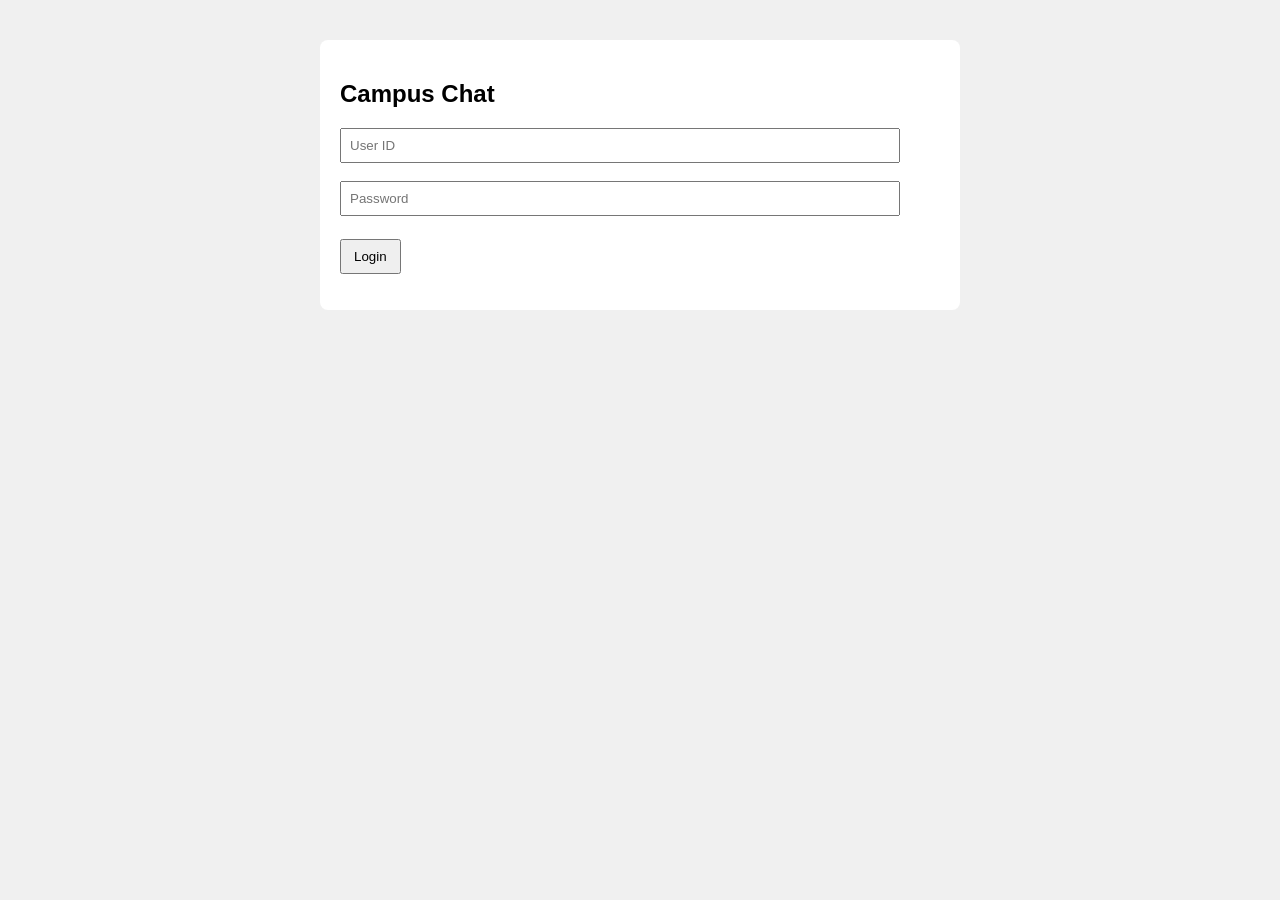
==== index.html @ 6824a7b8 "Add files via upload" ====
<!DOCTYPE html>
<html>
<head>
  <title>Campus Chat Login</title>
  <link rel="stylesheet" href="style.css">
</head>
<body>
<div class="card">
  <h2>Campus Chat</h2>
  <input id="userid" placeholder="User ID"><br><br>
  <input id="password" type="password" placeholder="Password"><br><br>
  <button onclick="login()">Login</button>
  <p id="msg"></p>
</div>
<script src="app.js"></script>
</body>
</html>
---- style.css ----
body{font-family:Arial;background:#f0f0f0}
.card{background:white;max-width:600px;margin:40px auto;padding:20px;border-radius:8px}
input{padding:8px;width:90%}
button{padding:8px 12px;margin-top:5px}
#chatBox{height:250px;overflow:auto;border:1px solid #ccc;padding:10px;margin-bottom:10px}
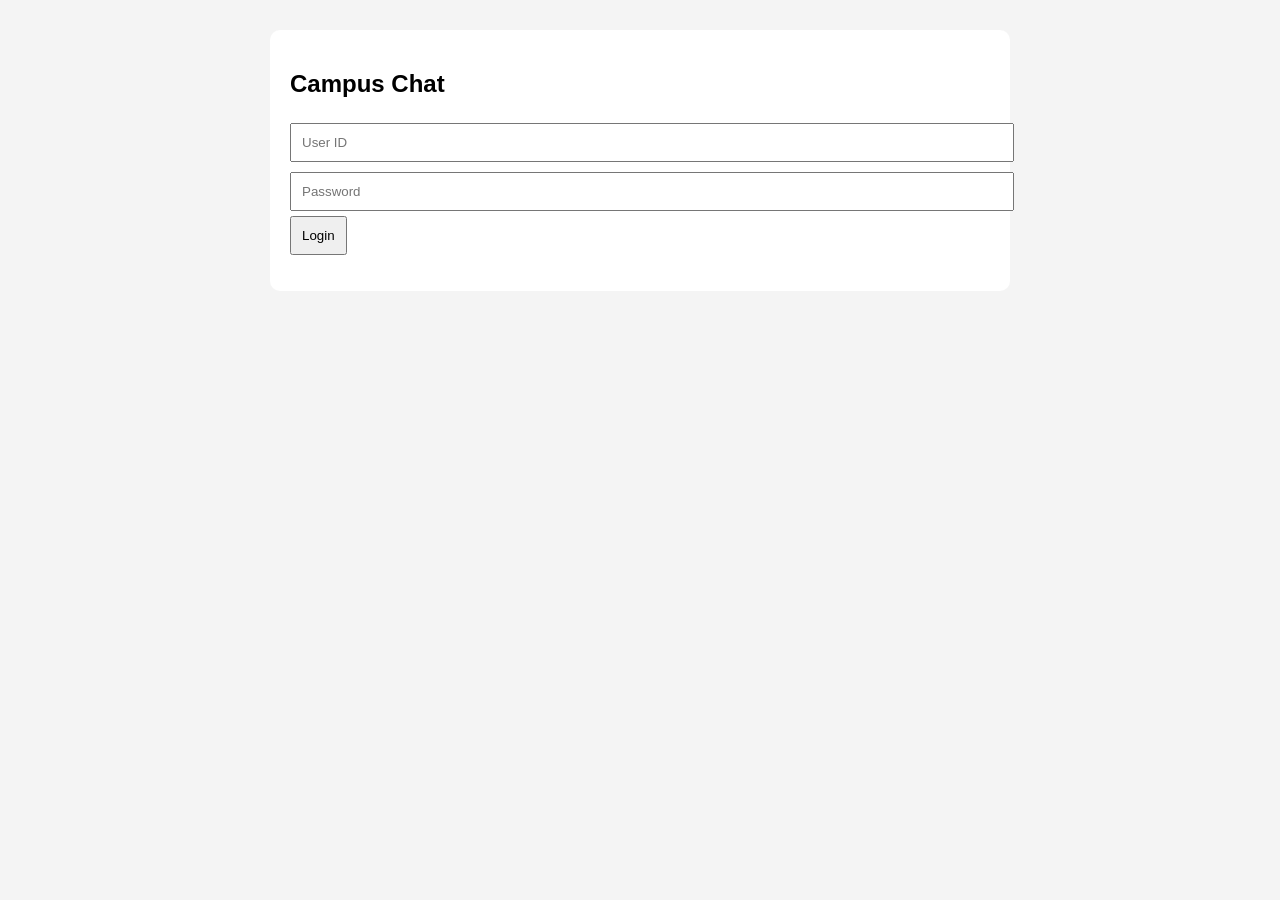
==== commit b2fb1f04: "Add files via upload" ====
--- a/index.html
+++ b/index.html
@@ -1,17 +1 @@
-<!DOCTYPE html>
-<html>
-<head>
-  <title>Campus Chat Login</title>
-  <link rel="stylesheet" href="style.css">
-</head>
-<body>
-<div class="card">
-  <h2>Campus Chat</h2>
-  <input id="userid" placeholder="User ID"><br><br>
-  <input id="password" type="password" placeholder="Password"><br><br>
-  <button onclick="login()">Login</button>
-  <p id="msg"></p>
-</div>
-<script src="app.js"></script>
-</body>
-</html>+<!DOCTYPE html><html><head><title>Login</title><link rel='stylesheet' href='style.css'></head><body><div class='card'><h2>Campus Chat</h2><input id='userid' placeholder='User ID'><input id='password' type='password' placeholder='Password'><button onclick='login()'>Login</button><p id='msg'></p></div><script src='app.js'></script></body></html>
--- a/style.css
+++ b/style.css
@@ -1,5 +1 @@
-body{font-family:Arial;background:#f0f0f0}
-.card{background:white;max-width:600px;margin:40px auto;padding:20px;border-radius:8px}
-input{padding:8px;width:90%}
-button{padding:8px 12px;margin-top:5px}
-#chatBox{height:250px;overflow:auto;border:1px solid #ccc;padding:10px;margin-bottom:10px}
+body{font-family:Arial;background:#f4f4f4}.card{max-width:700px;margin:30px auto;background:#fff;padding:20px;border-radius:10px}input{width:100%;padding:10px;margin:5px 0}button{padding:10px}#chatBox{height:300px;overflow:auto;border:1px solid #ccc;padding:10px;margin-bottom:10px}
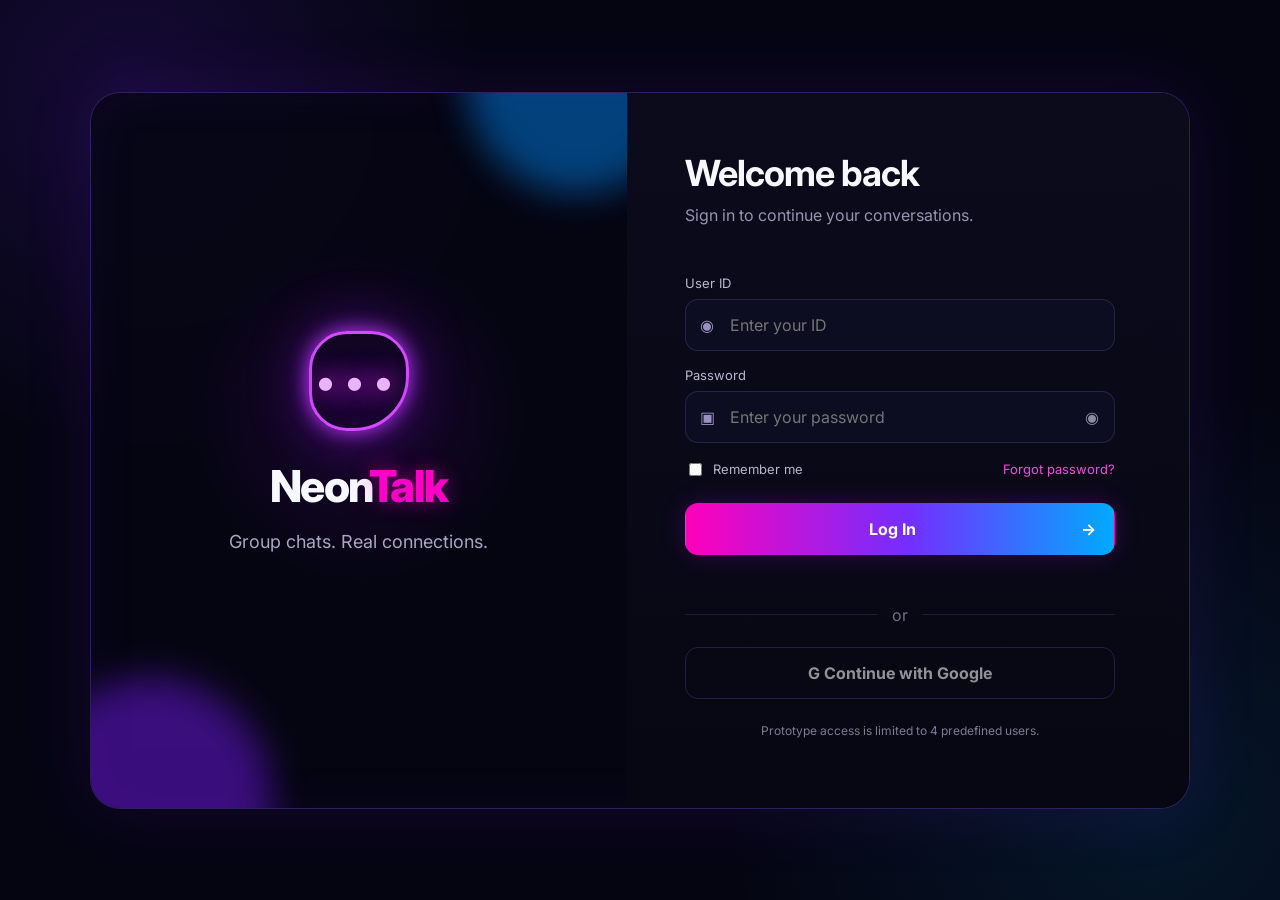
==== commit c3bf7985: "Add files via upload" ====
--- a/index.html
+++ b/index.html
@@ -1 +1,59 @@
-<!DOCTYPE html><html><head><title>Login</title><link rel='stylesheet' href='style.css'></head><body><div class='card'><h2>Campus Chat</h2><input id='userid' placeholder='User ID'><input id='password' type='password' placeholder='Password'><button onclick='login()'>Login</button><p id='msg'></p></div><script src='app.js'></script></body></html>+<!DOCTYPE html>
+<html lang="en">
+<head>
+  <meta charset="UTF-8">
+  <meta name="viewport" content="width=device-width, initial-scale=1.0">
+  <title>NeonTalk - Login</title>
+  <link rel="preconnect" href="https://fonts.googleapis.com">
+  <link rel="preconnect" href="https://fonts.gstatic.com" crossorigin>
+  <link href="https://fonts.googleapis.com/css2?family=Inter:wght@400;500;600;700;800&display=swap" rel="stylesheet">
+  <link rel="stylesheet" href="style.css">
+</head>
+<body class="login-page">
+  <main class="login-shell">
+    <section class="login-panel brand-panel">
+      <div class="brand-badge">•••</div>
+      <div class="brand-name">Neon<span>Talk</span></div>
+      <p class="brand-tagline">Group chats. Real connections.</p>
+      <div class="brand-orb orb-one"></div>
+      <div class="brand-orb orb-two"></div>
+    </section>
+
+    <section class="login-panel form-panel">
+      <div class="mobile-brand">Neon<span>Talk</span></div>
+      <h1>Welcome back</h1>
+      <p class="subheading">Sign in to continue your conversations.</p>
+
+      <form class="login-form" onsubmit="event.preventDefault(); login();">
+        <label for="userid">User ID</label>
+        <div class="input-wrap">
+          <span class="input-icon">◉</span>
+          <input id="userid" autocomplete="username" placeholder="Enter your ID" required>
+        </div>
+
+        <label for="password">Password</label>
+        <div class="input-wrap">
+          <span class="input-icon">▣</span>
+          <input id="password" type="password" autocomplete="current-password" placeholder="Enter your password" required>
+          <button class="eye-button" type="button" onclick="togglePassword()" aria-label="Show password">◉</button>
+        </div>
+
+        <div class="login-options">
+          <label class="remember"><input type="checkbox" id="remember"> <span>Remember me</span></label>
+          <span class="muted-link">Forgot password?</span>
+        </div>
+
+        <button class="primary-button" type="submit">Log In <span>→</span></button>
+        <p id="msg" class="error-message" aria-live="polite"></p>
+
+        <div class="divider"><span>or</span></div>
+
+        <button class="secondary-button" type="button" disabled>G Continue with Google</button>
+        <p class="signup-text">Prototype access is limited to 4 predefined users.</p>
+      </form>
+    </section>
+  </main>
+
+  <script src="app.js"></script>
+</body>
+</html>
--- a/style.css
+++ b/style.css
@@ -1 +1,72 @@
-body{font-family:Arial;background:#f4f4f4}.card{max-width:700px;margin:30px auto;background:#fff;padding:20px;border-radius:10px}input{width:100%;padding:10px;margin:5px 0}button{padding:10px}#chatBox{height:300px;overflow:auto;border:1px solid #ccc;padding:10px;margin-bottom:10px}+:root{
+  --bg:#050512;
+  --panel:#0a0a1a;
+  --panel-2:#0e0d20;
+  --line:rgba(126,92,255,.20);
+  --line-strong:rgba(184,74,255,.45);
+  --text:#f7f7ff;
+  --muted:#9794af;
+  --pink:#ff00c8;
+  --purple:#8f3dff;
+  --blue:#00a8ff;
+  --cyan:#24e6ff;
+  --shadow:0 0 40px rgba(134,36,255,.12);
+}
+*{box-sizing:border-box}
+html,body{margin:0;min-height:100%;font-family:'Inter',Arial,sans-serif;background:radial-gradient(circle at 10% 10%,rgba(113,40,255,.15),transparent 25%),radial-gradient(circle at 90% 90%,rgba(0,177,255,.10),transparent 30%),var(--bg);color:var(--text)}
+button,input{font:inherit}
+button{cursor:pointer}
+button:disabled{cursor:not-allowed;opacity:.6}
+
+/* LOGIN */
+.login-page{min-height:100vh;display:grid;place-items:center;padding:24px}
+.login-shell{width:min(1100px,100%);min-height:680px;display:grid;grid-template-columns:1fr 1.05fr;background:rgba(7,7,20,.84);border:1px solid rgba(127,88,255,.32);border-radius:30px;overflow:hidden;box-shadow:0 0 70px rgba(132,36,255,.12),inset 0 0 50px rgba(84,39,147,.08);backdrop-filter:blur(20px)}
+.login-panel{position:relative;padding:58px}
+.brand-panel{display:flex;flex-direction:column;justify-content:center;align-items:center;text-align:center;overflow:hidden;background:radial-gradient(circle at 50% 45%,rgba(178,0,255,.13),transparent 35%)}
+.brand-badge{width:100px;height:100px;border:3px solid #d44cff;border-radius:38px 38px 55px 38px;display:grid;place-items:center;font-size:42px;letter-spacing:8px;color:#eab3ff;text-shadow:0 0 24px #ff00c8,0 0 30px #5c36ff;box-shadow:0 0 20px #bf39ff,0 0 60px rgba(157,26,255,.45);position:relative;z-index:2}
+.brand-name{font-size:44px;font-weight:800;letter-spacing:-1.5px;margin-top:28px;position:relative;z-index:2}
+.brand-name span,.mobile-brand span{color:var(--pink);text-shadow:0 0 20px rgba(255,0,200,.5)}
+.brand-tagline{color:#aaa7c2;font-size:18px;position:relative;z-index:2}
+.brand-orb{position:absolute;border-radius:50%;filter:blur(18px);opacity:.45}
+.orb-one{width:240px;height:240px;background:#7c19ff;bottom:-110px;left:-60px}
+.orb-two{width:220px;height:220px;background:#008cff;top:-120px;right:-60px}
+.form-panel{display:flex;flex-direction:column;justify-content:center;background:linear-gradient(180deg,rgba(12,11,28,.95),rgba(7,7,19,.96))}
+.form-panel h1{font-size:36px;margin:0 0 10px;letter-spacing:-1px}
+.subheading{color:var(--muted);margin:0 0 34px}
+.login-form{max-width:430px}
+.login-form>label{display:block;color:#bbb8ce;font-size:13px;margin:16px 0 8px}
+.input-wrap{position:relative}
+.input-wrap input{width:100%;background:#0d0d22;border:1px solid rgba(119,93,205,.25);color:var(--text);border-radius:13px;padding:15px 44px;outline:none;transition:.2s}
+.input-wrap input:focus{border-color:var(--pink);box-shadow:0 0 0 3px rgba(255,0,200,.08)}
+.input-icon{position:absolute;left:15px;top:50%;transform:translateY(-50%);color:#9b91c1}
+.eye-button{position:absolute;right:8px;top:50%;transform:translateY(-50%);border:0;background:transparent;color:#8e89a6;padding:8px}
+.login-options{display:flex;justify-content:space-between;align-items:center;margin:17px 0 24px;font-size:13px}
+.remember{display:flex;align-items:center;gap:8px;color:#b9b5c9}.remember input{accent-color:var(--pink)}
+.muted-link{color:#ed4fd6}
+.primary-button,.secondary-button{width:100%;border-radius:13px;padding:15px 18px;border:1px solid transparent;font-weight:700}
+.primary-button{background:linear-gradient(90deg,#ff00ba 0%,#732eff 52%,#00aaff 100%);color:#fff;box-shadow:0 0 25px rgba(189,0,255,.24);transition:transform .2s,box-shadow .2s}
+.primary-button:hover{transform:translateY(-1px);box-shadow:0 0 35px rgba(189,0,255,.38)}
+.primary-button span{float:right}
+.secondary-button{background:transparent;color:#eee;border-color:rgba(146,110,255,.35)}
+.divider{display:flex;align-items:center;gap:14px;color:#706d84;margin:22px 0}.divider:before,.divider:after{content:"";height:1px;flex:1;background:rgba(121,99,190,.2)}
+.error-message{min-height:18px;color:#ff6c9d;font-size:13px;margin:10px 0 0}
+.signup-text{text-align:center;color:#7e7b92;font-size:12px;margin-top:24px}
+.mobile-brand{display:none;font-weight:800;font-size:22px;margin-bottom:25px}
+
+/* CHAT */
+.chat-page{min-height:100vh;padding:24px}
+.chat-app{width:min(1500px,100%);height:calc(100vh - 48px);min-height:650px;margin:auto;display:grid;grid-template-columns:68px 300px 1fr;background:rgba(5,6,18,.91);border:1px solid rgba(113,90,213,.25);border-radius:26px;overflow:hidden;box-shadow:0 0 70px rgba(72,33,183,.13);backdrop-filter:blur(20px)}
+.nav-rail{display:flex;flex-direction:column;align-items:center;padding:18px 10px;border-right:1px solid var(--line);background:rgba(4,5,14,.84)}
+.nav-logo{font-weight:800;font-size:18px}.nav-logo span{color:var(--pink)}
+.nav-items{display:flex;flex-direction:column;gap:14px;margin-top:40px}.nav-icon{width:42px;height:42px;border-radius:12px;background:transparent;border:1px solid transparent;color:#aaa5c0;font-size:20px}.nav-icon.active{background:linear-gradient(180deg,rgba(191,0,255,.35),rgba(72,54,255,.24));border-color:rgba(255,0,200,.35);color:#fff;box-shadow:0 0 25px rgba(191,0,255,.16)}
+.avatar{display:grid;place-items:center;border-radius:50%;font-weight:700;color:#fff}.user-avatar{margin-top:auto;width:38px;height:38px;background:linear-gradient(135deg,#ff00c8,#5e35ff);box-shadow:0 0 20px rgba(255,0,200,.35);font-size:13px}
+.chat-sidebar{border-right:1px solid var(--line);display:flex;flex-direction:column;min-width:0}.sidebar-head{display:flex;justify-content:space-between;align-items:center;padding:22px 20px 14px}.brand-name.small{font-size:23px;margin:0}.section-title{font-size:20px;font-weight:700;margin-top:12px}.round-button,.conversation-actions button{border:0;background:#0b0c1e;color:#c8c3db;border:1px solid rgba(124,97,200,.18);border-radius:12px}
+.round-button{width:38px;height:38px;font-size:24px}.search-box{margin:0 16px 14px;display:flex;align-items:center;gap:9px;background:#0b0c1e;border:1px solid rgba(124,97,200,.18);border-radius:13px;padding:0 12px;color:#7e7994}.search-box input{width:100%;background:transparent;border:0;outline:0;color:#fff;padding:12px 0}
+.chat-users{overflow:auto;padding-bottom:10px}.chat-user{display:flex;gap:12px;align-items:center;padding:14px 17px;border-top:1px solid rgba(124,97,200,.08);transition:.15s}.chat-user:hover,.chat-user.selected{background:linear-gradient(90deg,rgba(168,0,255,.16),transparent)}.chat-user.selected{box-shadow:inset 2px 0 0 #e100ff}.chat-user .avatar{width:42px;height:42px;flex:0 0 42px;background:linear-gradient(135deg,#8f30ff,#0bb8ff)}.chat-user:nth-child(2) .avatar{background:linear-gradient(135deg,#00d7ff,#1d70ff)}.chat-user:nth-child(3) .avatar{background:linear-gradient(135deg,#ffad20,#ff26b7)}.chat-user:nth-child(4) .avatar{background:linear-gradient(135deg,#b44cff,#5b39ff)}.chat-user-info{min-width:0;flex:1}.chat-user-top{display:flex;justify-content:space-between;gap:10px}.chat-user-name{font-weight:600}.chat-user-time{font-size:11px;color:#77738d}.chat-user-sub{font-size:12px;color:#7f7c93;white-space:nowrap;overflow:hidden;text-overflow:ellipsis;margin-top:5px}.sidebar-note{margin:auto 14px 14px;padding:12px;border:1px solid rgba(126,92,255,.12);border-radius:13px;background:rgba(14,13,31,.7);display:flex;gap:9px;align-items:center;color:#beb9d2}.sidebar-note small{display:block;color:#77738c;margin-top:2px}.status-dot{width:8px;height:8px;display:inline-block;border-radius:50%;background:#22e382;box-shadow:0 0 10px rgba(34,227,130,.65)}
+.conversation{display:flex;flex-direction:column;min-width:0}.conversation-head{display:flex;justify-content:space-between;align-items:center;padding:22px 24px;border-bottom:1px solid var(--line)}.conversation-title{display:flex;align-items:center;gap:12px}.room-avatar{width:48px;height:48px;background:linear-gradient(135deg,#d000ff,#4836ff);box-shadow:0 0 18px rgba(132,42,255,.35)}.conversation-title h2{margin:0;font-size:20px}.conversation-title p{margin:4px 0 0;color:#8f8aa2;font-size:12px}.conversation-actions{display:flex;gap:9px}.conversation-actions button{width:40px;height:40px;font-size:18px}.conversation-actions .logout-button{color:#ff6cbc;border-color:rgba(255,0,200,.2)}
+.chat-body{flex:1;overflow:auto;padding:20px 26px 14px;background:radial-gradient(circle at 80% 15%,rgba(105,40,200,.07),transparent 30%)}.day-pill{width:max-content;margin:0 auto 18px;padding:7px 12px;border:1px solid rgba(126,92,255,.14);border-radius:20px;background:rgba(16,15,35,.9);color:#848094;font-size:11px}.messages{display:flex;flex-direction:column;gap:14px}.message-row{display:flex;align-items:flex-end;gap:10px;max-width:78%}.message-row.me{margin-left:auto;justify-content:flex-end}.message-avatar{width:34px;height:34px;flex:0 0 34px;background:linear-gradient(135deg,#f51bd3,#4c31ff);font-size:11px}.message-bubble{padding:11px 14px;border-radius:14px 14px 14px 4px;background:#16162a;border:1px solid rgba(95,80,153,.15);box-shadow:0 6px 18px rgba(0,0,0,.12)}.message-row.me .message-bubble{border-radius:14px 14px 4px 14px;background:linear-gradient(135deg,#a900ff,#5037ff 60%,#067eea);border-color:rgba(255,255,255,.05)}.message-meta{font-size:10px;color:#77738d;margin:5px 2px 0}.message-row.me .message-meta{text-align:right}.message-sender{font-size:11px;font-weight:700;color:#ff65da;margin-bottom:4px}.message-text{white-space:pre-wrap;overflow-wrap:anywhere;line-height:1.5;font-size:14px}
+.composer{display:flex;align-items:center;gap:10px;padding:16px 20px;border-top:1px solid var(--line);background:rgba(5,6,18,.84)}.composer input{flex:1;min-width:0;background:#0d0e22;border:1px solid rgba(127,95,212,.17);border-radius:16px;padding:15px 16px;color:#fff;outline:none}.composer input:focus{border-color:rgba(255,0,200,.45);box-shadow:0 0 0 3px rgba(255,0,200,.06)}.attach-button,.emoji-button{border:0;background:transparent;color:#88839a;font-size:19px;width:36px;height:36px}.send-button{border:0;width:48px;height:48px;border-radius:50%;color:#fff;background:linear-gradient(135deg,#ff00c8,#5534ff);box-shadow:0 0 24px rgba(169,39,255,.33);font-size:20px}
+
+@media(max-width:980px){.login-shell{grid-template-columns:1fr;max-width:650px}.brand-panel{display:none}.mobile-brand{display:block}.chat-app{grid-template-columns:64px 240px 1fr}.chat-sidebar{min-width:0}.conversation-actions button:nth-child(2),.conversation-actions button:nth-child(3){display:none}}
+@media(max-width:720px){.chat-page{padding:0}.chat-app{height:100vh;min-height:0;border-radius:0;grid-template-columns:56px 1fr}.chat-sidebar{display:none}.nav-rail{padding:14px 7px}.conversation-head{padding:15px}.chat-body{padding:15px}.composer{padding:11px}.message-row{max-width:90%}.conversation-title h2{font-size:17px}}
+@media(max-width:520px){.login-page{padding:0}.login-shell{min-height:100vh;border-radius:0;border:0}.form-panel{padding:28px 22px}.form-panel h1{font-size:30px}}
